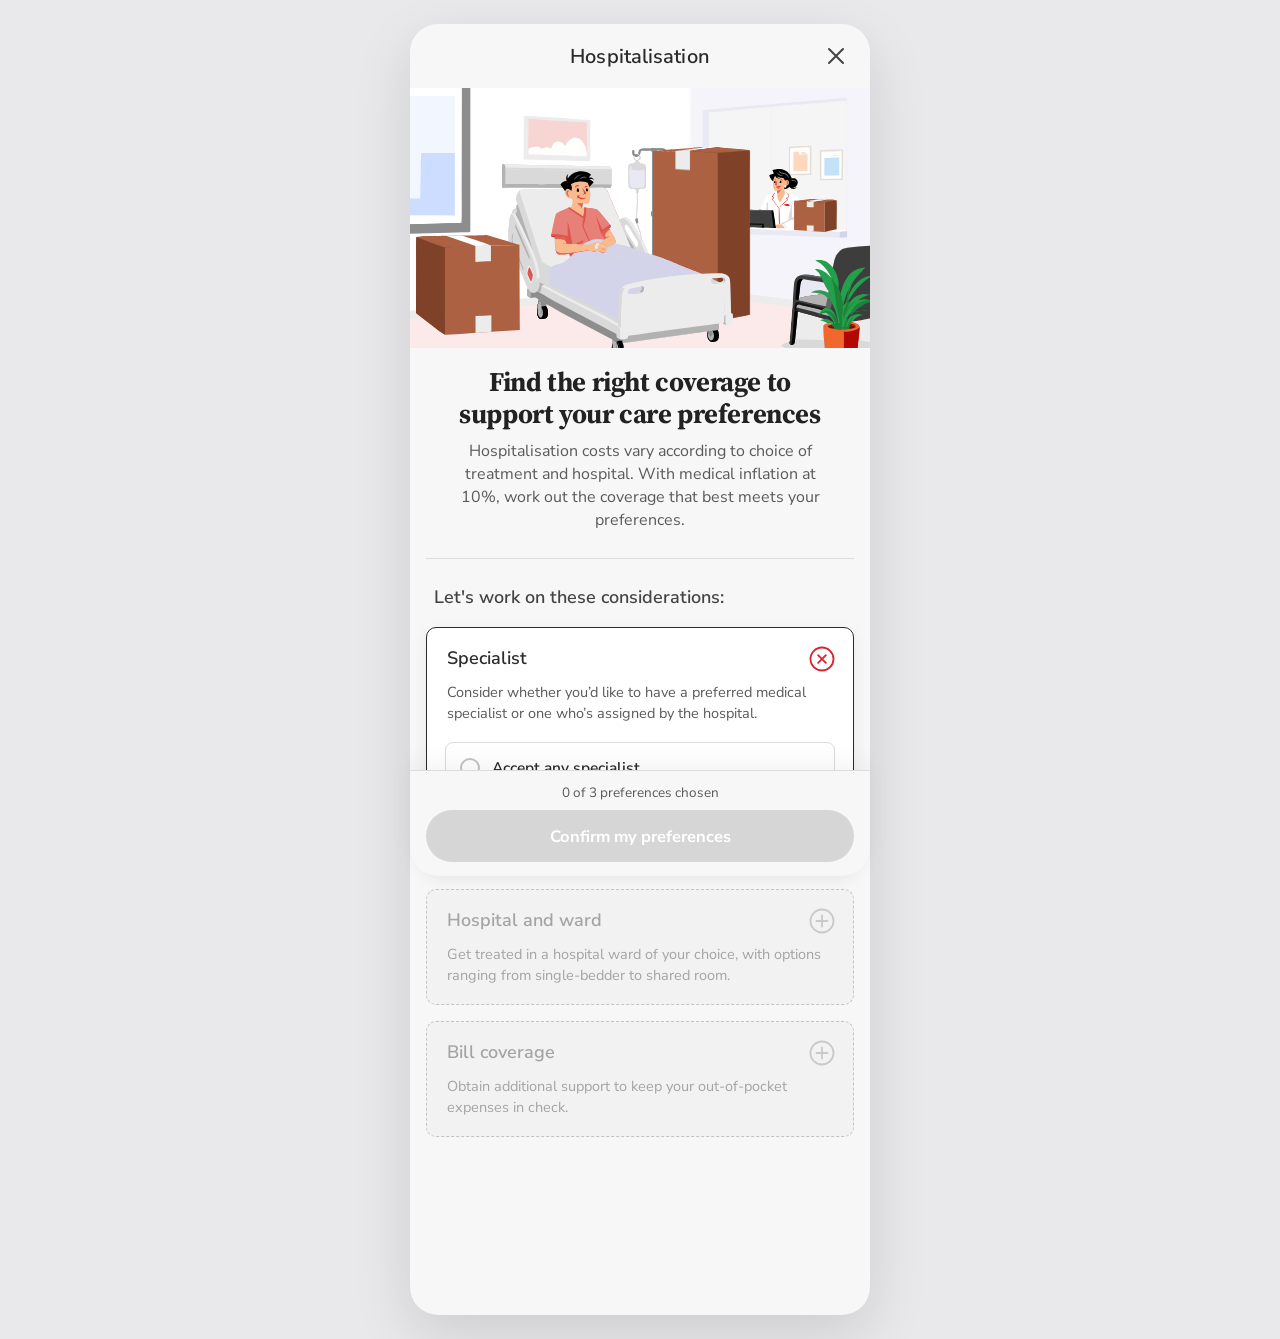
==== index.html @ 7de7f4ec "Add interactive hospitalisation preferences screen Mobile prototype that layers the patient and the " ====
<!doctype html>
<html lang="en">
<head>
  <meta charset="utf-8">
  <meta name="viewport" content="width=device-width, initial-scale=1, viewport-fit=cover">
  <title>Hospitalisation</title>
  <link rel="preconnect" href="https://fonts.googleapis.com">
  <link rel="preconnect" href="https://fonts.gstatic.com" crossorigin>
  <link href="https://fonts.googleapis.com/css2?family=Nunito+Sans:opsz,wght@6..12,400;6..12,600;6..12,700&family=Source+Serif+4:opsz,wght@8..60,700&display=swap" rel="stylesheet">
  <link rel="stylesheet" href="styles.css">
</head>
<body>
  <main class="screen">
    <header class="topbar">
      <h1 class="topbar__title">Hospitalisation</h1>
      <button class="topbar__close" type="button" aria-label="Close">
        <svg viewBox="0 0 24 24" aria-hidden="true"><path d="M5 5l14 14M19 5L5 19"/></svg>
      </button>
    </header>

    <!-- Scene: layers are positioned by app.js from the SCENE config -->
    <div class="scene" id="scene" role="img" aria-label="Hospital room illustration"></div>

    <section class="intro">
      <h2 class="intro__headline">Find the right coverage to support your care preferences</h2>
      <p class="intro__body">Hospitalisation costs vary according to choice of treatment and hospital. With medical inflation at 10%, work out the coverage that best meets your preferences.</p>
    </section>

    <section class="considerations">
      <h3 class="considerations__title">Let's work on these considerations:</h3>
      <div class="cards" id="cards"></div>
    </section>

    <div class="commit-bar">
      <p class="commit-bar__status" id="commit-status">0 of 3 preferences chosen</p>
      <button class="commit-bar__btn" id="commit-btn" type="button" disabled>Confirm my preferences</button>
      <button class="commit-bar__reset" id="reset-btn" type="button" hidden>Start over</button>
    </div>

    <p class="sr-only" id="live" aria-live="polite"></p>
  </main>

  <script src="app.js"></script>
</body>
</html>
---- styles.css ----
:root {
  --bg: #f7f7f7;
  --surface: #ffffff;
  --surface-locked: #f2f2f2;
  --ink: #2b2b2b;
  --ink-soft: #5a5a5a;
  --ink-muted: #a4a4a4;
  --line: #dcdcdc;
  --line-strong: #c4c4c4;
  --red: #d9232e;
  --red-soft: #fdecee;
  --radius: 10px;
  --font-body: "Nunito Sans", system-ui, -apple-system, "Segoe UI", sans-serif;
  --font-display: "Source Serif 4", Georgia, "Times New Roman", serif;
}

* { box-sizing: border-box; }

html { -webkit-text-size-adjust: 100%; }

body {
  margin: 0;
  background: #e9e9ec;
  color: var(--ink);
  font-family: var(--font-body);
  -webkit-font-smoothing: antialiased;
}

button { font: inherit; color: inherit; }

.sr-only {
  position: absolute; width: 1px; height: 1px; margin: -1px; padding: 0;
  overflow: hidden; clip: rect(0 0 0 0); white-space: nowrap; border: 0;
}

/* ---------- Screen ---------- */

.screen {
  position: relative;
  max-width: 460px;
  min-height: 100vh;
  margin: 0 auto;
  background: var(--bg);
  padding-bottom: 170px;
}

@media (min-width: 520px) {
  .screen { margin: 24px auto; min-height: calc(100vh - 48px); border-radius: 28px; overflow: hidden; box-shadow: 0 20px 60px rgba(0, 0, 0, .12); }
}

.topbar {
  position: relative;
  display: flex;
  align-items: center;
  justify-content: center;
  height: 64px;
  padding: 0 56px;
}

.topbar__title { margin: 0; font-size: 20px; font-weight: 600; letter-spacing: .1px; }

.topbar__close {
  position: absolute; right: 12px; top: 10px;
  width: 44px; height: 44px; padding: 10px;
  background: none; border: 0; border-radius: 50%; cursor: pointer;
}
.topbar__close svg { width: 100%; height: 100%; fill: none; stroke: #444; stroke-width: 2; stroke-linecap: round; }
.topbar__close:focus-visible { outline: 2px solid var(--red); }

/* ---------- Scene ---------- */

.scene {
  position: relative;
  width: 100%;
  aspect-ratio: 2500 / 1412;
  overflow: hidden;
  isolation: isolate;
  user-select: none;
  -webkit-user-select: none;
}

.scene__layer {
  position: absolute;
  display: block;
  max-width: none;
  pointer-events: none;
  -webkit-user-drag: none;
}

.scene__slot { position: absolute; inset: 0; pointer-events: none; }

.scene__art {
  position: absolute;
  display: block;
  width: 100%;
  height: 100%;
  object-fit: contain;
  object-position: center bottom;
  transform-origin: 50% 100%;
  will-change: transform, opacity;
  -webkit-user-drag: none;
}

.scene__frame { position: absolute; }

.scene__hotspot {
  position: absolute;
  padding: 0; border: 0; background: transparent;
  cursor: pointer;
  pointer-events: auto;
  -webkit-tap-highlight-color: transparent;
}
.scene.is-committed .scene__hotspot { cursor: default; }

.scene__fx { position: absolute; inset: 0; pointer-events: none; z-index: 50; }

.fx-particle {
  position: absolute;
  left: 0; top: 0;
  will-change: transform, opacity;
}

.fx-puff {
  position: absolute;
  border-radius: 50%;
  background: #fff;
  box-shadow: inset 0 -3px 0 rgba(0, 0, 0, .06);
}

.fx-sparkle { position: absolute; }
.fx-sparkle svg { display: block; width: 100%; height: 100%; }

/* ---------- Intro ---------- */

.intro { padding: 18px 28px 26px; text-align: center; border-bottom: 1px solid var(--line); margin: 0 16px; }

.intro__headline {
  margin: 0 0 10px;
  font-family: var(--font-display);
  font-size: 27px;
  line-height: 1.18;
  letter-spacing: -.4px;
  color: #222;
}

.intro__body { margin: 0; font-size: 16px; line-height: 1.45; color: var(--ink-soft); }

/* ---------- Considerations ---------- */

.considerations { padding: 26px 16px 8px; }

.considerations__title { margin: 0 0 18px 8px; font-size: 18px; font-weight: 600; color: #444; }

.cards { display: grid; gap: 16px; }

.card {
  position: relative;
  border: 1.5px dashed var(--line-strong);
  border-radius: var(--radius);
  background: var(--surface);
  transition: background-color .25s ease, border-color .25s ease, box-shadow .25s ease;
}

.card.is-locked { background: var(--surface-locked); }
.card.is-open { border-style: solid; border-color: var(--ink); box-shadow: 0 6px 18px rgba(0, 0, 0, .06); }
.card.is-chosen:not(.is-open) { border-style: solid; border-color: var(--line); }

.card__header {
  display: grid;
  grid-template-columns: 1fr auto;
  gap: 4px 12px;
  width: 100%;
  padding: 18px 18px 18px 20px;
  background: none;
  border: 0;
  text-align: left;
  cursor: pointer;
  border-radius: var(--radius);
}
.card__header:disabled { cursor: not-allowed; }
.card__header:focus-visible { outline: 2px solid var(--red); outline-offset: 2px; }

.card__title { font-size: 18px; font-weight: 600; color: var(--ink); transition: color .25s ease; }
.card__desc { grid-column: 1 / -1; margin: 6px 0 0; font-size: 14.5px; line-height: 1.45; color: var(--ink-soft); transition: color .25s ease; }
.card.is-locked .card__title,
.card.is-locked .card__desc { color: var(--ink-muted); }

.card__choice {
  grid-column: 1 / -1;
  display: none;
  align-items: center;
  gap: 8px;
  margin-top: 8px;
  font-size: 14.5px;
  font-weight: 700;
  color: var(--red);
}
.card.is-chosen .card__choice { display: flex; }
.card.is-chosen .card__desc { display: none; }
.card.is-chosen.is-open .card__desc { display: block; }
.card.is-chosen.is-open .card__choice { display: none; }

.card__icon {
  width: 26px; height: 26px;
  color: var(--red);
  transition: transform .3s cubic-bezier(.3, 1.6, .5, 1), color .25s ease;
}
.card__icon svg { display: block; width: 100%; height: 100%; fill: none; stroke: currentColor; stroke-width: 1.8; stroke-linecap: round; }
.card.is-locked .card__icon { color: #c9c9c9; }
.card.is-open .card__icon { transform: rotate(45deg); }

.card__icon .icon-check { display: none; }
.card.is-chosen:not(.is-open) .icon-plus { display: none; }
.card.is-chosen:not(.is-open) .icon-check { display: block; }

.card__body {
  display: grid;
  grid-template-rows: 0fr;
  transition: grid-template-rows .35s cubic-bezier(.2, .8, .2, 1);
}
.card.is-open .card__body { grid-template-rows: 1fr; }
.card__body-inner { overflow: hidden; }

.options { display: grid; gap: 10px; padding: 0 18px 18px; margin: 0; border: 0; }
.options legend { padding: 0; }

.option { position: relative; display: block; cursor: pointer; }
.option input { position: absolute; opacity: 0; pointer-events: none; }

.option__box {
  display: flex;
  align-items: center;
  gap: 12px;
  padding: 14px 14px;
  border: 1.5px solid var(--line);
  border-radius: 8px;
  background: #fff;
  font-size: 15.5px;
  font-weight: 600;
  transition: border-color .2s ease, background-color .2s ease, transform .15s ease;
}
.option:active .option__box { transform: scale(.985); }
.option input:focus-visible + .option__box { outline: 2px solid var(--red); outline-offset: 2px; }
.option input:checked + .option__box { border-color: var(--red); background: var(--red-soft); }
.option input:disabled + .option__box { cursor: default; opacity: .7; }

.option__radio {
  flex: none;
  width: 20px; height: 20px;
  border: 2px solid var(--line-strong);
  border-radius: 50%;
  display: grid; place-items: center;
  transition: border-color .2s ease;
}
.option__radio::after {
  content: "";
  width: 10px; height: 10px;
  border-radius: 50%;
  background: var(--red);
  transform: scale(0);
  transition: transform .25s cubic-bezier(.3, 1.6, .5, 1);
}
.option input:checked + .option__box .option__radio { border-color: var(--red); }
.option input:checked + .option__box .option__radio::after { transform: scale(1); }

.card.is-unlocking { animation: unlock .6s cubic-bezier(.3, 1.4, .5, 1); }
@keyframes unlock {
  0% { transform: scale(.97); }
  50% { transform: scale(1.02); }
  100% { transform: none; }
}

.card.is-nudge { animation: nudge .4s ease; }
@keyframes nudge {
  0%, 100% { transform: none; }
  20% { transform: translateX(-6px); }
  40% { transform: translateX(6px); }
  60% { transform: translateX(-4px); }
  80% { transform: translateX(3px); }
}

/* ---------- Commit bar ---------- */

.commit-bar {
  position: fixed;
  left: 50%;
  bottom: 0;
  transform: translateX(-50%);
  width: 100%;
  max-width: 460px;
  padding: 12px 16px calc(14px + env(safe-area-inset-bottom));
  background: var(--bg);
  box-shadow: 0 -1px 0 var(--line), 0 -8px 24px rgba(0, 0, 0, .05);
  text-align: center;
  z-index: 10;
}

@media (min-width: 520px) {
  .commit-bar { bottom: 24px; border-radius: 0 0 28px 28px; }
}

.commit-bar__status { margin: 0 0 8px; font-size: 13.5px; color: var(--ink-soft); }

.commit-bar__btn {
  width: 100%;
  min-height: 52px;
  border: 0;
  border-radius: 999px;
  background: var(--red);
  color: #fff;
  font-size: 16.5px;
  font-weight: 700;
  cursor: pointer;
  transition: background-color .25s ease, transform .15s ease, opacity .25s ease;
}
.commit-bar__btn:disabled { background: #d6d6d6; color: #fff; cursor: not-allowed; }
.commit-bar__btn:not(:disabled):active { transform: scale(.98); }
.commit-bar__btn:focus-visible { outline: 2px solid var(--ink); outline-offset: 3px; }
.commit-bar__btn.is-done { background: #1b8537; }

.commit-bar__reset {
  margin-top: 6px;
  padding: 6px 10px;
  background: none;
  border: 0;
  color: var(--ink-soft);
  font-size: 14px;
  text-decoration: underline;
  cursor: pointer;
}

@media (prefers-reduced-motion: reduce) {
  *, *::before, *::after { transition-duration: .01ms !important; animation-duration: .01ms !important; }
}
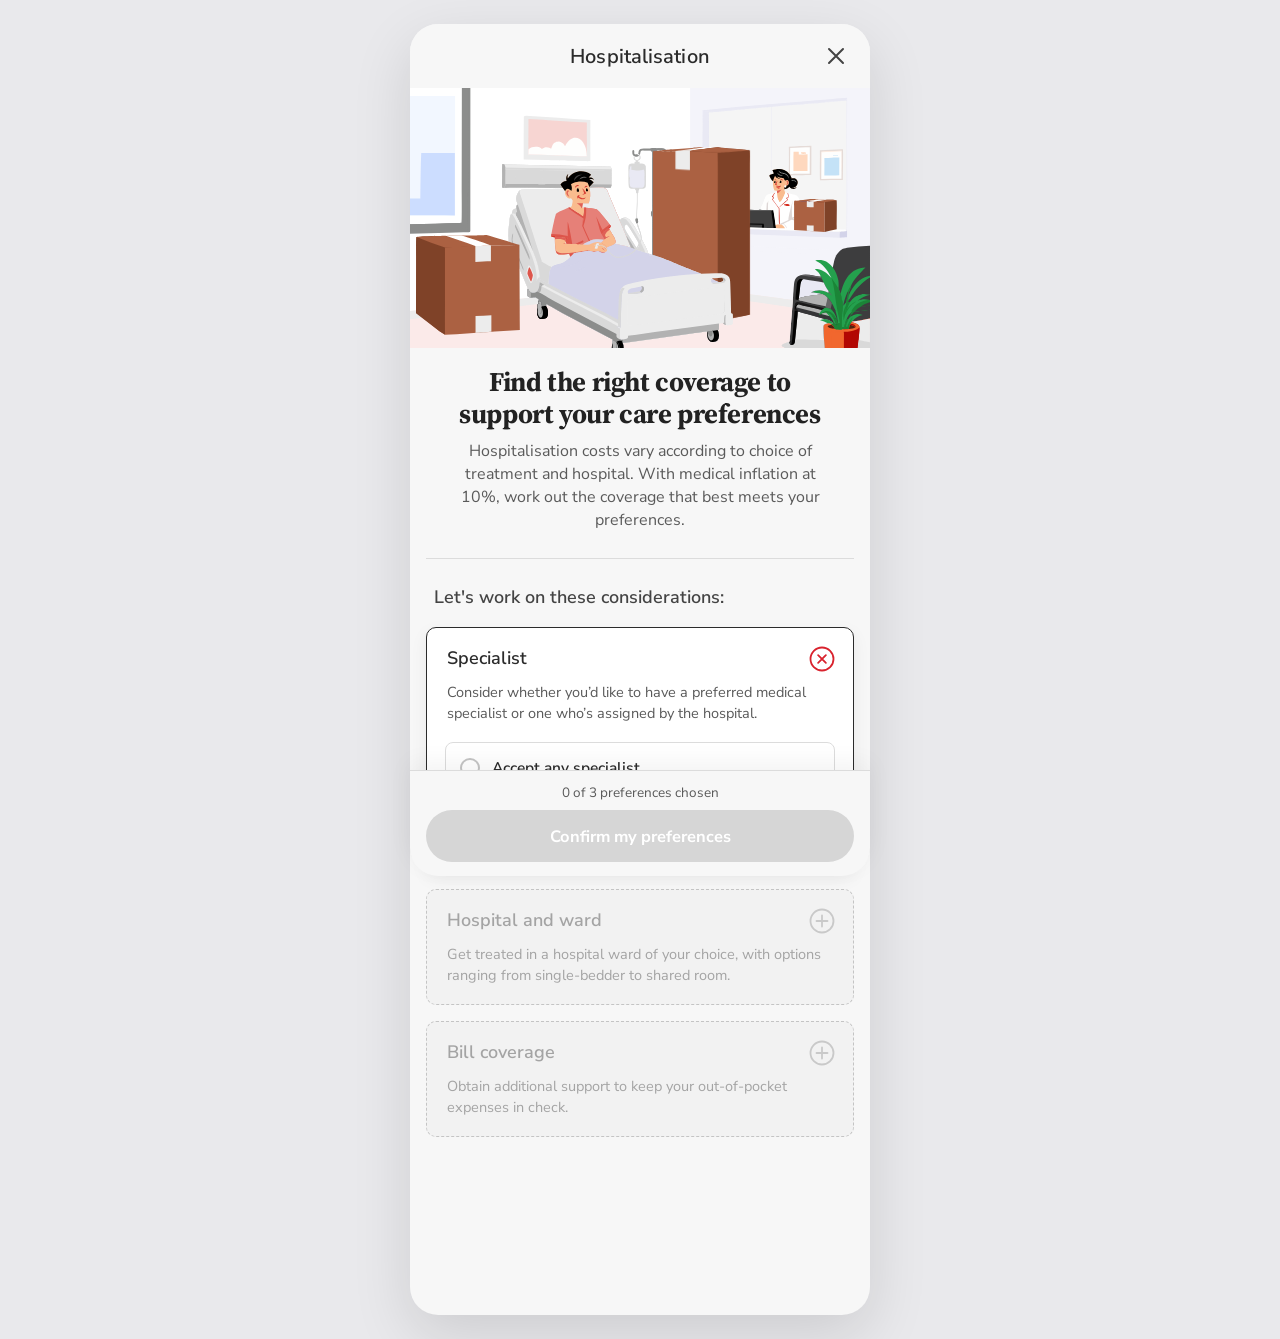
==== commit 32facb53: "Pin the illustration and give each category its own swap animation The title bar and scene are now a" ====
--- a/index.html
+++ b/index.html
@@ -11,15 +11,17 @@
 </head>
 <body>
   <main class="screen">
-    <header class="topbar">
-      <h1 class="topbar__title">Hospitalisation</h1>
-      <button class="topbar__close" type="button" aria-label="Close">
-        <svg viewBox="0 0 24 24" aria-hidden="true"><path d="M5 5l14 14M19 5L5 19"/></svg>
-      </button>
-    </header>
+    <div class="stage" id="stage">
+      <header class="topbar">
+        <h1 class="topbar__title">Hospitalisation</h1>
+        <button class="topbar__close" type="button" aria-label="Close">
+          <svg viewBox="0 0 24 24" aria-hidden="true"><path d="M5 5l14 14M19 5L5 19"/></svg>
+        </button>
+      </header>
 
-    <!-- Scene: layers are positioned by app.js from the SCENE config -->
-    <div class="scene" id="scene" role="img" aria-label="Hospital room illustration"></div>
+      <!-- Scene: layers are positioned by app.js from the SCENE config -->
+      <div class="scene" id="scene" role="img" aria-label="Hospital room illustration"></div>
+    </div>
 
     <section class="intro">
       <h2 class="intro__headline">Find the right coverage to support your care preferences</h2>
--- a/styles.css
+++ b/styles.css
@@ -45,8 +45,19 @@
 }
 
 @media (min-width: 520px) {
-  .screen { margin: 24px auto; min-height: calc(100vh - 48px); border-radius: 28px; overflow: hidden; box-shadow: 0 20px 60px rgba(0, 0, 0, .12); }
-}
+  /* overflow: clip (not hidden) so the sticky stage still sticks to the viewport */
+  .screen { margin: 24px auto; min-height: calc(100vh - 48px); border-radius: 28px; overflow: clip; box-shadow: 0 20px 60px rgba(0, 0, 0, .12); }
+}
+
+/* Title bar + illustration stay pinned so every transition is in view. */
+.stage {
+  position: sticky;
+  top: 0;
+  z-index: 20;
+  background: var(--bg);
+  transition: box-shadow .25s ease;
+}
+.stage.is-stuck { box-shadow: 0 1px 0 var(--line), 0 10px 24px rgba(0, 0, 0, .08); }
 
 .topbar {
   position: relative;
@@ -128,6 +139,32 @@
 }
 
 .fx-sparkle { position: absolute; }
+
+.fx-coin {
+  position: absolute;
+  border-radius: 50%;
+  box-shadow: inset 0 0 0 2px rgba(0, 0, 0, .14), inset -2px -3px 0 rgba(0, 0, 0, .1);
+}
+
+.fx-ring {
+  position: absolute;
+  border-radius: 50%;
+  border: 2px solid rgba(60, 60, 60, .25);
+}
+
+/* Hospital privacy curtain used by the ward swap */
+.fx-curtain {
+  position: absolute;
+  pointer-events: none;
+  z-index: 2;
+  background:
+    linear-gradient(to bottom, #8f969c 0, #8f969c var(--rail), transparent var(--rail)),
+    linear-gradient(to bottom, rgba(255, 255, 255, .35), rgba(255, 255, 255, 0) 30%, rgba(0, 0, 0, .05)),
+    repeating-linear-gradient(90deg, #bcd6dd 0, #e4f0f3 calc(var(--pleat) * .45), #cfe3e8 calc(var(--pleat) * .7), #a9c9d1 var(--pleat));
+  box-shadow: 4px 0 10px rgba(0, 0, 0, .12);
+  will-change: transform;
+}
+
 .fx-sparkle svg { display: block; width: 100%; height: 100%; }
 
 /* ---------- Intro ---------- */
@@ -155,6 +192,8 @@
 
 .card {
   position: relative;
+  scroll-margin-top: calc(64px + min(100vw, 460px) * 1412 / 2500 + 16px);
+  scroll-margin-bottom: 150px;
   border: 1.5px dashed var(--line-strong);
   border-radius: var(--radius);
   background: var(--surface);
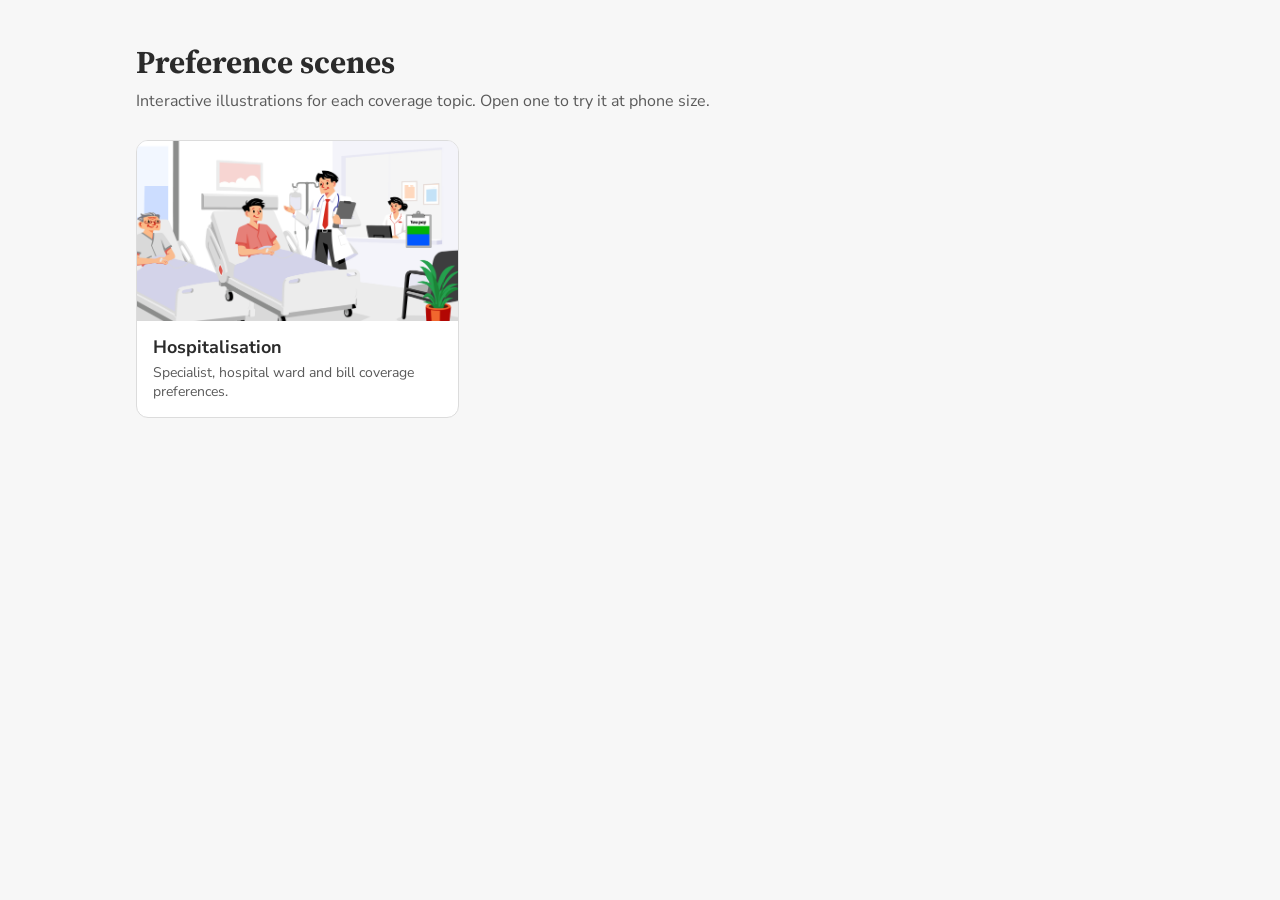
==== commit ade30499: "Turn the hospitalisation screen into a reusable scene kit Split the prototype into a shared engine a" ====
--- a/index.html
+++ b/index.html
@@ -2,46 +2,57 @@
 <html lang="en">
 <head>
   <meta charset="utf-8">
-  <meta name="viewport" content="width=device-width, initial-scale=1, viewport-fit=cover">
-  <title>Hospitalisation</title>
+  <meta name="viewport" content="width=device-width, initial-scale=1">
+  <title>Preference scenes</title>
   <link rel="preconnect" href="https://fonts.googleapis.com">
   <link rel="preconnect" href="https://fonts.gstatic.com" crossorigin>
-  <link href="https://fonts.googleapis.com/css2?family=Nunito+Sans:opsz,wght@6..12,400;6..12,600;6..12,700&family=Source+Serif+4:opsz,wght@8..60,700&display=swap" rel="stylesheet">
-  <link rel="stylesheet" href="styles.css">
+  <link href="https://fonts.googleapis.com/css2?family=Nunito+Sans:opsz,wght@6..12,400;6..12,700&family=Source+Serif+4:opsz,wght@8..60,700&display=swap" rel="stylesheet">
+  <style>
+    :root { --bg: #f7f7f7; --ink: #2b2b2b; --ink-soft: #5a5a5a; --line: #dcdcdc; --red: #d9232e; }
+    * { box-sizing: border-box; }
+    body { margin: 0; background: var(--bg); color: var(--ink); font-family: "Nunito Sans", system-ui, sans-serif; }
+    main { max-width: 1040px; margin: 0 auto; padding: 40px 16px 64px; }
+    h1 { margin: 0 0 6px; font-family: "Source Serif 4", Georgia, serif; font-size: 32px; }
+    .lede { margin: 0 0 28px; color: var(--ink-soft); }
+    .grid { display: grid; grid-template-columns: repeat(auto-fill, minmax(280px, 1fr)); gap: 20px; }
+    .scene-card { display: block; overflow: hidden; border: 1px solid var(--line); border-radius: 12px; background: #fff; color: inherit; text-decoration: none; transition: transform .15s ease, box-shadow .15s ease; }
+    .scene-card:hover { transform: translateY(-2px); box-shadow: 0 10px 24px rgba(0, 0, 0, .08); }
+    .scene-card:focus-visible { outline: 2px solid var(--red); outline-offset: 3px; }
+    .thumb { aspect-ratio: 16 / 9; background: #eceef2 center / cover no-repeat; }
+    .meta { padding: 14px 16px 16px; }
+    .meta h2 { margin: 0 0 4px; font-size: 18px; }
+    .meta p { margin: 0; font-size: 14px; color: var(--ink-soft); }
+    .empty { color: var(--ink-soft); }
+  </style>
 </head>
 <body>
-  <main class="screen">
-    <div class="stage" id="stage">
-      <header class="topbar">
-        <h1 class="topbar__title">Hospitalisation</h1>
-        <button class="topbar__close" type="button" aria-label="Close">
-          <svg viewBox="0 0 24 24" aria-hidden="true"><path d="M5 5l14 14M19 5L5 19"/></svg>
-        </button>
-      </header>
-
-      <!-- Scene: layers are positioned by app.js from the SCENE config -->
-      <div class="scene" id="scene" role="img" aria-label="Hospital room illustration"></div>
-    </div>
-
-    <section class="intro">
-      <h2 class="intro__headline">Find the right coverage to support your care preferences</h2>
-      <p class="intro__body">Hospitalisation costs vary according to choice of treatment and hospital. With medical inflation at 10%, work out the coverage that best meets your preferences.</p>
-    </section>
-
-    <section class="considerations">
-      <h3 class="considerations__title">Let's work on these considerations:</h3>
-      <div class="cards" id="cards"></div>
-    </section>
-
-    <div class="commit-bar">
-      <p class="commit-bar__status" id="commit-status">0 of 3 preferences chosen</p>
-      <button class="commit-bar__btn" id="commit-btn" type="button" disabled>Confirm my preferences</button>
-      <button class="commit-bar__reset" id="reset-btn" type="button" hidden>Start over</button>
-    </div>
-
-    <p class="sr-only" id="live" aria-live="polite"></p>
+  <main>
+    <h1>Preference scenes</h1>
+    <p class="lede">Interactive illustrations for each coverage topic. Open one to try it at phone size.</p>
+    <div class="grid" id="grid"></div>
   </main>
-
-  <script src="app.js"></script>
+  <script src="scenes/scenes.js"></script>
+  <script>
+    const grid = document.getElementById('grid');
+    const scenes = window.SCENES || [];
+    if (!scenes.length) grid.innerHTML = '<p class="empty">No scenes yet.</p>';
+    for (const s of scenes) {
+      const a = document.createElement('a');
+      a.className = 'scene-card';
+      a.href = `scenes/${encodeURIComponent(s.slug)}/index.html`;
+      const thumb = document.createElement('div');
+      thumb.className = 'thumb';
+      if (s.thumbnail) thumb.style.backgroundImage = `url("${s.thumbnail}")`;
+      const meta = document.createElement('div');
+      meta.className = 'meta';
+      const h = document.createElement('h2');
+      h.textContent = s.title;
+      const p = document.createElement('p');
+      p.textContent = s.description || '';
+      meta.append(h, p);
+      a.append(thumb, meta);
+      grid.append(a);
+    }
+  </script>
 </body>
 </html>
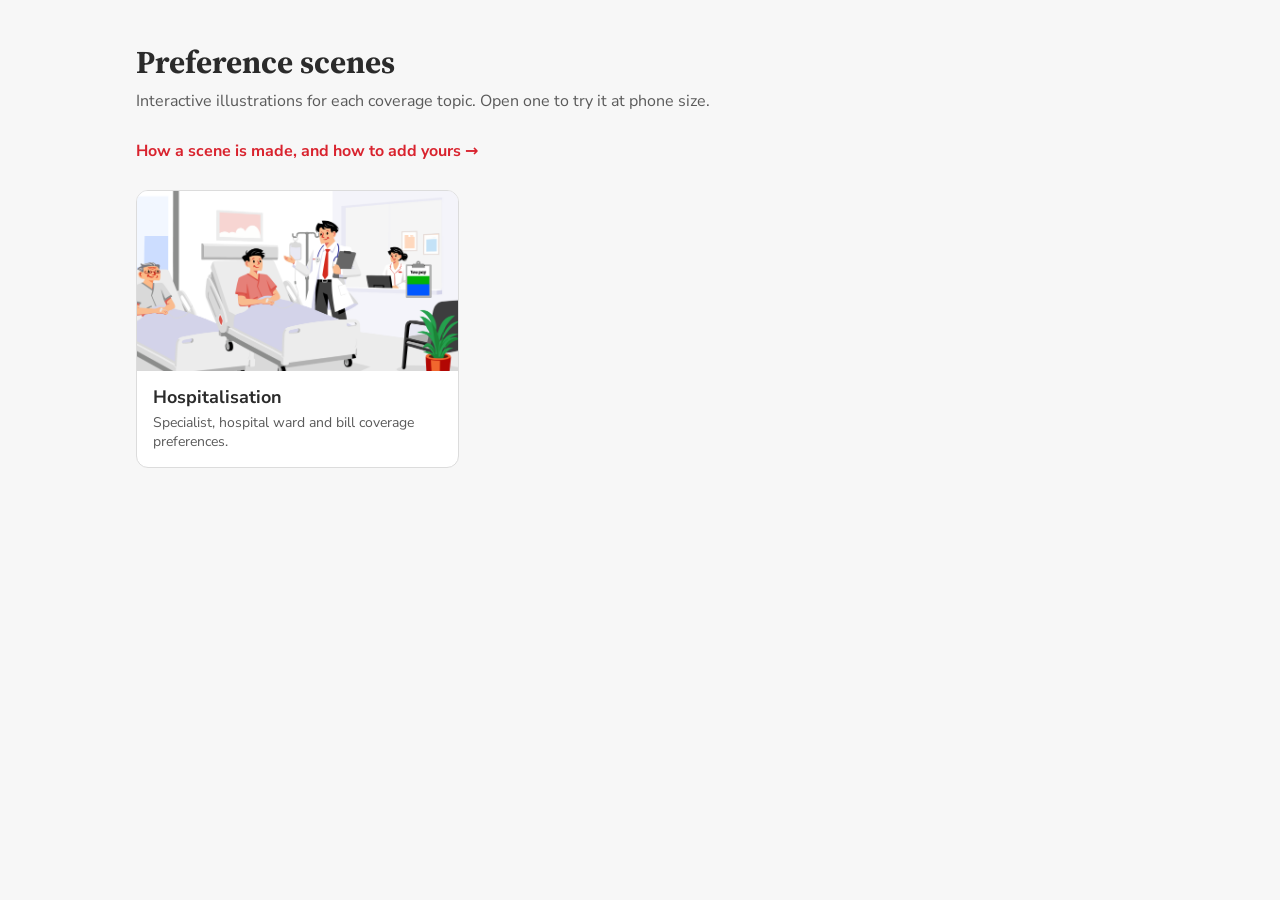
==== commit 68dd0cb9: "Add an illustrated guide to the scene workflow guide/index.html summarises how the scene-builder ski" ====
--- a/index.html
+++ b/index.html
@@ -23,12 +23,16 @@
     .meta h2 { margin: 0 0 4px; font-size: 18px; }
     .meta p { margin: 0; font-size: 14px; color: var(--ink-soft); }
     .empty { color: var(--ink-soft); }
+    .guide-link { display: inline-block; margin: -12px 0 28px; color: var(--red); font-weight: 700; text-decoration: none; }
+    .guide-link:hover { text-decoration: underline; }
+    .guide-link:focus-visible { outline: 2px solid var(--red); outline-offset: 3px; border-radius: 4px; }
   </style>
 </head>
 <body>
   <main>
     <h1>Preference scenes</h1>
     <p class="lede">Interactive illustrations for each coverage topic. Open one to try it at phone size.</p>
+    <a class="guide-link" href="guide/index.html">How a scene is made, and how to add yours <span aria-hidden="true">→</span></a>
     <div class="grid" id="grid"></div>
   </main>
   <script src="scenes/scenes.js"></script>
